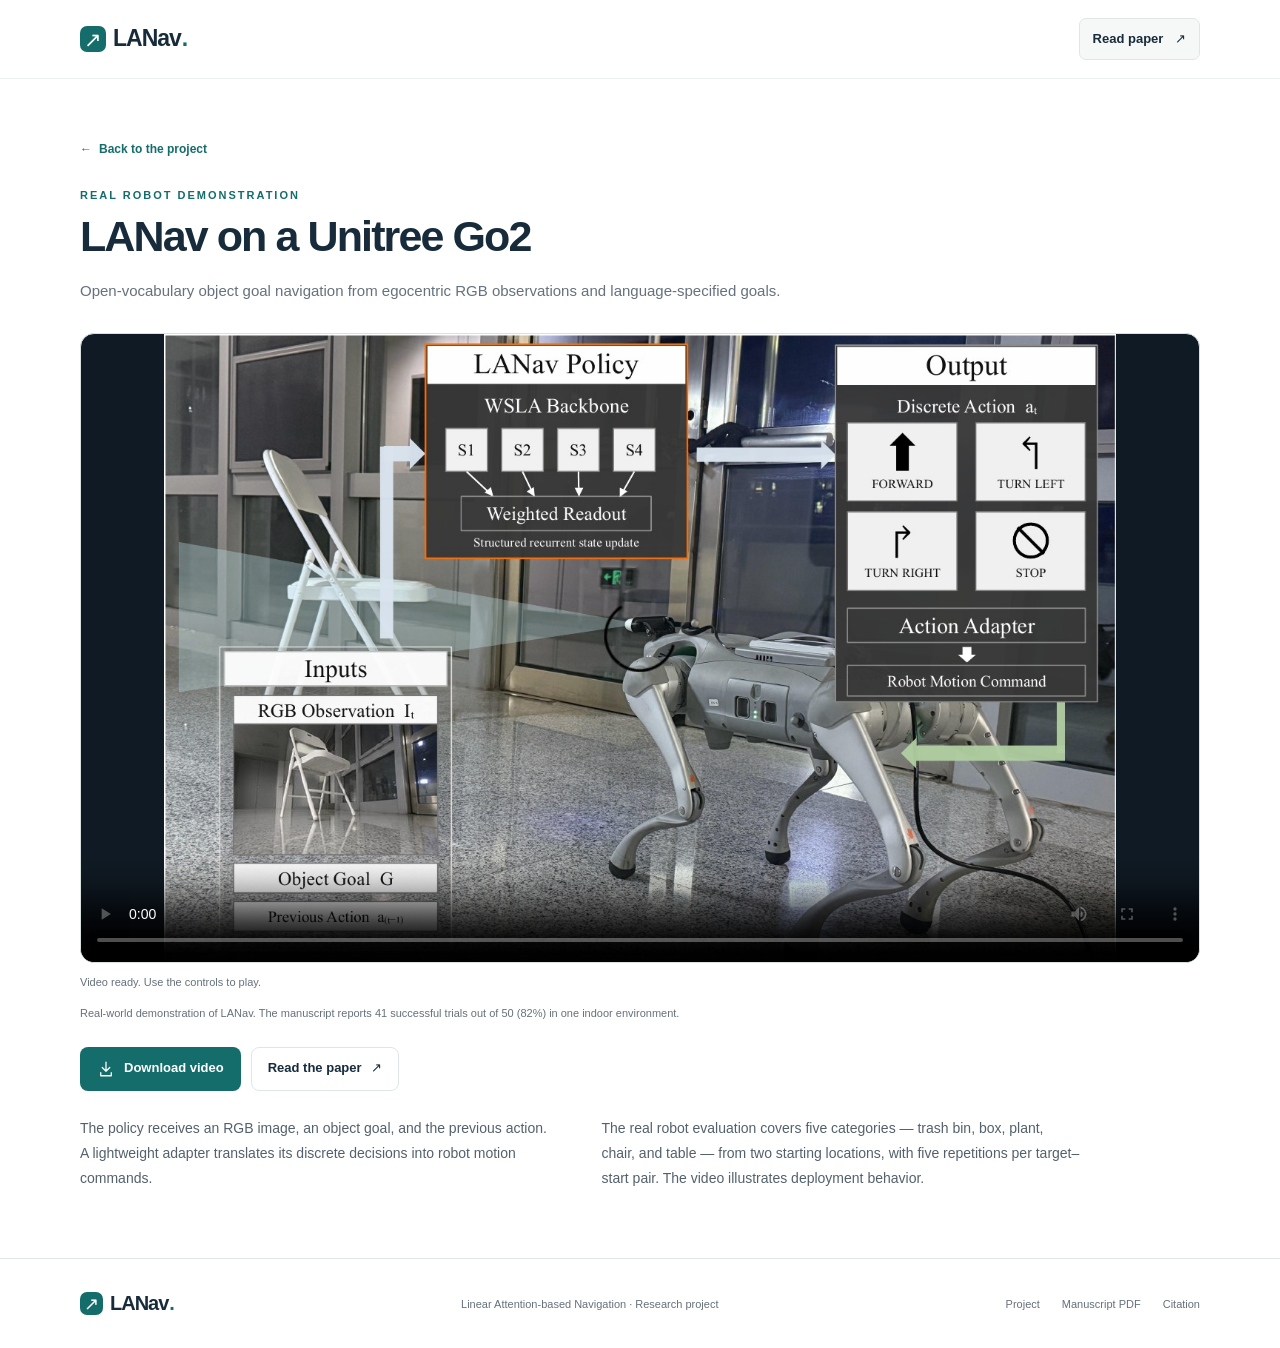
==== video.html @ 6c1ed6c0 "Publish LANav project website and robot demonstration" ====
<!doctype html>
<html lang="en">
<head>
  <meta charset="utf-8">
  <meta name="viewport" content="width=device-width, initial-scale=1">
  <meta name="description" content="LANav real-world robot navigation demonstration on a Unitree Go2. Watch or download the research video.">
  <link rel="canonical" href="https://yifan-lin2004.github.io/LANav/video.html">
  <meta property="og:url" content="https://yifan-lin2004.github.io/LANav/video.html">
  <meta name="theme-color" content="#123b43">
  <title>Robot demonstration | LANav</title>
  <link rel="icon" type="image/svg+xml" href="favicon.svg">
  <link rel="stylesheet" href="styles.css">
  <script src="media.js" defer></script>
  <style>.video-page{padding-top:56px;min-height:calc(100vh - 172px)}.video-page .section-heading{margin-bottom:29px}.video-page .hero-summary{margin:17px 0 0;font-size:15px;max-width:760px}.video-page .resource-links{justify-content:flex-start;margin-top:25px;margin-bottom:0}.video-page .robot-description{max-width:1000px}.back-link{font-size:12px;color:var(--teal);font-weight:650;margin-bottom:27px;display:inline-block}.back-link span{margin-right:7px}@media(max-width:720px){.video-page{padding-top:30px}.video-page .hero-summary{font-size:12px}.video-page .section-heading{margin-bottom:21px}.back-link{font-size:11px;margin-bottom:22px}}</style>
</head>
<body>
  <a class="skip-link" href="#main">Skip to video</a>
  <header class="site-header"><nav class="nav container" aria-label="Main navigation"><a class="wordmark" href="index.html" aria-label="LANav project home"><span class="logo-mark" aria-hidden="true">↗</span>LANav<span class="wordmark-dot">.</span></a><a class="nav-paper" href="https://arxiv.org/abs/2607.18794" target="_blank" rel="noopener">Read paper <span aria-hidden="true">↗</span></a></nav></header>
  <main id="main" class="container section video-page">
    <a class="back-link" href="index.html"><span aria-hidden="true">←</span>Back to the project</a>
    <div class="section-heading"><div><p class="eyebrow">Real robot demonstration</p><h1 style="text-align:left;font-size:clamp(29px,4vw,43px);max-width:none;margin:0">LANav on a Unitree Go2</h1><p class="hero-summary">Open-vocabulary object goal navigation from egocentric RGB observations and language-specified goals.</p></div></div>
    <figure class="video-figure"><div class="video-frame"><video controls playsinline preload="metadata" data-video-manifest="assets/robot-demo.json" poster="assets/video-poster.jpg" aria-label="LANav real-world navigation demonstration">Your browser does not support embedded video. <a href="video.html" data-media-download="assets/robot-demo.json">Download the demonstration.</a></video></div><figcaption>Real-world demonstration of LANav. The manuscript reports 41 successful trials out of 50 (82%) in one indoor environment.</figcaption></figure>
    <div class="resource-links"><a class="button button-teal" href="video.html" data-media-download="assets/robot-demo.json"><svg viewBox="0 0 24 24" aria-hidden="true"><path d="M12 3v12m-5-5 5 5 5-5M5 17v4h14v-4"/></svg>Download video</a><a class="button button-light" href="https://arxiv.org/abs/2607.18794" target="_blank" rel="noopener">Read the paper <span aria-hidden="true">↗</span></a></div>
    <div class="robot-description"><p>The policy receives an RGB image, an object goal, and the previous action. A lightweight adapter translates its discrete decisions into robot motion commands.</p><p>The real robot evaluation covers five categories — trash bin, box, plant, chair, and table — from two starting locations, with five repetitions per target–start pair. The video illustrates deployment behavior.</p></div>
  </main>
  <footer class="site-footer"><div class="container footer-inner"><a class="wordmark" href="index.html"><span class="logo-mark" aria-hidden="true">↗</span>LANav<span class="wordmark-dot">.</span></a><p>Linear Attention-based Navigation · Research project</p><div><a href="index.html">Project</a><a href="https://arxiv.org/pdf/2607.18794" data-media-download="assets/manuscript.json">Manuscript PDF</a><a href="index.html#citation">Citation</a></div></div></footer>
</body>
</html>
---- styles.css ----
:root{--ink:#172b3a;--muted:#65717c;--teal:#146d6b;--teal-light:#eaf5f1;--border:#dfe6e7;--soft:#f6f8f8;--white:#fff;--radius:14px;font-family:ui-sans-serif,-apple-system,BlinkMacSystemFont,"Segoe UI",Arial,sans-serif;color:var(--ink);background:#fff;font-synthesis:none}*{box-sizing:border-box}html{scroll-behavior:smooth;scroll-padding-top:94px}body{margin:0;font-size:16px;line-height:1.65;-webkit-font-smoothing:antialiased}a{color:inherit;text-decoration:none}button{font:inherit}button,a,summary{touch-action:manipulation}a:focus-visible,button:focus-visible,summary:focus-visible,.table-scroll:focus-visible{outline:3px solid #3eaaa0;outline-offset:5px}img{display:block;max-width:100%;height:auto}svg{width:18px;height:18px;fill:none;stroke:currentColor;stroke-width:1.7;stroke-linecap:round;stroke-linejoin:round}.container{width:min(1120px,calc(100% - 64px));margin-inline:auto}.skip-link{position:absolute;left:20px;top:-70px;z-index:20;padding:10px 16px;background:var(--ink);color:white;border-radius:6px}.skip-link:focus{top:10px}.site-header{border-bottom:1px solid #edf0f0;background:rgba(255,255,255,.97)}.nav{min-height:78px;display:flex;align-items:center;justify-content:space-between;gap:24px}.wordmark{display:inline-flex;gap:7px;align-items:center;font-size:23px;font-weight:760;letter-spacing:-1px}.wordmark-dot{color:var(--teal);margin-left:-6px}.logo-mark{display:grid;place-items:center;width:26px;height:26px;border-radius:7px;background:var(--teal);color:#fff;font-size:21px;font-weight:500;line-height:1;letter-spacing:0}.nav-links{display:flex;gap:26px;font-size:13px;font-weight:550;color:var(--muted)}.nav-links a:hover,.text-link:hover,.site-footer a:hover{color:var(--teal)}.nav-paper{font-size:13px;font-weight:650;padding:9px 13px;background:var(--soft);border:1px solid var(--border);border-radius:7px}.nav-paper span{margin-left:8px}.hero{padding-top:72px;text-align:center;padding-bottom:35px}.eyebrow{text-transform:uppercase;letter-spacing:2px;font-size:11px;font-weight:750;color:var(--teal);margin:0 0 17px;line-height:1.5}.hero>.eyebrow{display:flex;align-items:center;justify-content:center;gap:9px}.small-dot{width:6px;height:6px;background:var(--teal);border-radius:50%;display:inline-block}h1,h2,h3,h4,p{margin-top:0}h1{font-size:clamp(31px,3.7vw,46px);line-height:1.16;letter-spacing:-1.9px;font-weight:740;max-width:1020px;margin:0 auto 23px;text-wrap:balance}h2{font-size:clamp(25px,2.5vw,33px);line-height:1.22;letter-spacing:-1.1px;font-weight:710;margin:0;text-wrap:balance}h3{line-height:1.35;letter-spacing:-.4px;font-size:20px;font-weight:650;margin:0 0 13px}h4{line-height:1.4;font-weight:650}.hero-summary{color:var(--muted);font-size:17px;margin:0 auto 28px;max-width:750px;text-wrap:balance}.authors{display:flex;justify-content:center;flex-wrap:wrap;gap:3px 20px;max-width:890px;margin:auto;line-height:1.85;font-size:15px;font-weight:550}.authors span{white-space:nowrap}.authors sup{font-size:9px;color:var(--teal);margin-left:3px;position:relative;top:-.2em}.author-notes{font-size:11px;color:var(--muted);margin:10px 0 7px}.affiliations{font-size:12px;max-width:810px;margin:0 auto;color:var(--muted)}.affiliations summary{cursor:pointer;width:max-content;margin:auto;list-style:none;font-weight:550}.affiliations summary::-webkit-details-marker{display:none}.affiliations summary span{margin-left:4px}.affiliations ol{margin:17px auto 0;padding-left:20px;text-align:left;line-height:1.8;max-width:775px}.affiliations[open] summary span{display:inline-block;transform:rotate(180deg)}.resource-links{display:flex;justify-content:center;flex-wrap:wrap;gap:10px;margin-top:27px}.button{min-height:44px;padding:10px 16px;border:1px solid transparent;border-radius:8px;font-size:13px;font-weight:650;display:inline-flex;align-items:center;justify-content:center;gap:9px;line-height:1.3;cursor:pointer;transition:background .15s,border-color .15s,transform .15s}.button:hover{transform:translateY(-1px)}.button-dark{background:var(--ink);color:white}.button-dark:hover{background:#294354}.button-teal{background:var(--teal);color:#fff}.button-teal:hover{background:#0a5858}.button-light{background:#fff;border-color:var(--border);color:var(--ink)}.button-light:hover{background:var(--soft);border-color:#bfcfce}.code-status{background:#f3f5f5;color:#63717a;cursor:default;font-weight:600}.code-status:hover{transform:none}.code-status span{font-size:10px;font-weight:450;border-left:1px solid #ccd6d6;padding-left:9px}.manuscript-note{margin:17px 0 0;color:#7a858c;font-size:11px}.metrics{display:grid;grid-template-columns:repeat(3,1fr);border-top:1px solid var(--border);border-bottom:1px solid var(--border);padding:26px 0;margin-top:14px}.metric{text-align:center;padding:0 23px}.metric+.metric{border-left:1px solid var(--border)}.metric-value{font-size:38px;line-height:1.25;letter-spacing:-1.7px;font-weight:730;color:var(--teal)}.metric-value>span{font-size:24px;letter-spacing:-.7px;font-weight:550}.metric p{font-size:13px;font-weight:630;margin:8px 0 1px}.metric small{font-size:11px;color:var(--muted)}.section{padding-top:67px;padding-bottom:67px}.section-heading{display:flex;align-items:flex-end;justify-content:space-between;gap:25px;margin-bottom:24px}.section-heading .eyebrow{margin-bottom:9px}.text-link{font-size:12px;font-weight:650;color:var(--teal);white-space:nowrap}.text-link span{margin-left:5px}.section-number{font-size:9px;letter-spacing:1.8px;color:#8b969b;padding-bottom:5px}.video-figure{margin:0}.video-frame{overflow:hidden;border-radius:var(--radius);background:#101a24;aspect-ratio:16/9;border:1px solid #dae2e1}.video-frame video{display:block;width:100%;height:100%;object-fit:contain}.video-figure figcaption{display:flex;justify-content:space-between;gap:20px;padding-top:12px;font-size:11px;color:var(--muted)}.video-figure figcaption a{color:var(--teal);font-weight:650;white-space:nowrap}.robot-description{display:grid;grid-template-columns:1fr 1fr;gap:43px;margin-top:25px}.robot-description p{margin:0;font-size:14px;color:#53616c;line-height:1.8}.robot-description strong{color:var(--ink);font-weight:650}.category-list{display:flex;flex-wrap:wrap;align-items:center;gap:8px;margin-top:21px}.category-list span:not(.category-label){font-size:11px;padding:4px 10px;border-radius:5px;border:1px solid var(--border);background:#fff;color:#53616c}.category-label{font-size:10px;color:var(--muted);text-transform:uppercase;letter-spacing:1.2px;margin-right:5px}.section-tinted{background:var(--soft);border-top:1px solid #edf1f0;border-bottom:1px solid #edf1f0}.abstract-layout{display:grid;grid-template-columns:.86fr 1.5fr;gap:90px}.abstract-layout h2{font-size:31px;line-height:1.3}.abstract-copy p{font-size:15px;line-height:1.85;color:#53616c;margin-bottom:17px}.abstract-copy p:last-child{margin-bottom:0}.abstract-copy strong{font-weight:650;color:var(--ink)}.section-intro{max-width:840px;color:#53616c;font-size:15px;line-height:1.85;margin:0 0 28px}.research-figure{margin:0;border:1px solid var(--border);border-radius:var(--radius);padding:23px 24px 16px;overflow:hidden;background:#fff}.research-figure img{width:100%}.research-figure figcaption,.wsla-panel figcaption{font-size:11px;line-height:1.6;color:var(--muted);margin-top:13px}.figure-label{font-weight:700;color:#435862;margin-right:9px}.method-points{display:grid;grid-template-columns:repeat(3,1fr);gap:40px;margin:37px 0}.point-number{display:inline-flex;align-items:center;justify-content:center;color:var(--teal);font-size:11px;font-weight:750;width:27px;height:27px;border:1px solid #cbded9;border-radius:50%;margin-bottom:13px}.method-points h3{font-size:17px;margin-bottom:9px}.method-points p{font-size:13px;color:var(--muted);line-height:1.8;margin-bottom:0}.wsla-panel{display:grid;grid-template-columns:.9fr 1.4fr;gap:32px;align-items:center;background:var(--soft);padding:30px;border:1px solid var(--border);border-radius:var(--radius)}.wsla-copy .eyebrow{font-size:9px;margin-bottom:10px}.wsla-copy h3{font-size:26px;letter-spacing:-.8px;line-height:1.25;margin-bottom:16px}.wsla-copy p:last-child{font-size:13px;color:var(--muted);line-height:1.8;margin:0}.wsla-panel figure{margin:0;padding:18px;background:#fff;border-radius:8px;border:1px solid #e2e7e7}.wsla-panel img{width:100%}.table-card{background:white;border:1px solid var(--border);border-radius:var(--radius);overflow:hidden}.table-title{display:flex;justify-content:space-between;gap:20px;padding:23px 25px 17px;align-items:center}.table-title h3{font-size:16px;margin:0}.table-title>span{font-size:11px;color:var(--muted)}.table-scroll{overflow-x:auto}table{width:100%;border-collapse:collapse;font-size:11px;white-space:nowrap;text-align:center;line-height:1.6}th,td{padding:12px 10px;border-bottom:1px solid #e9eeee}thead{background:#f7f9f9;color:#63737c;font-size:10px}thead tr:first-child th{padding-top:12px;padding-bottom:8px}thead tr:last-child th{padding-top:0;padding-bottom:10px}thead th{font-weight:650;letter-spacing:.2px}thead th:first-child,tbody th{padding-left:25px;text-align:left}thead th:last-child,tbody td:last-child{padding-right:25px}tbody th{font-weight:600}tbody tr:last-child>*{border-bottom:0}.ours-row{background:#edf7f2;color:#145652}.ours-row td,.ours-row th{font-weight:600}.ours-tag{display:inline-block;margin-left:4px;font-size:8px;color:#267c6e;background:#d9eee4;border-radius:3px;padding:1px 4px;text-transform:uppercase;letter-spacing:.4px}.ours-row td:last-child{font-size:12px}.table-notes{padding:17px 25px;background:#fff;border-top:1px solid #dce9e5}.table-notes p{font-size:10px;line-height:1.8;color:var(--muted);margin:0 0 5px}.table-notes p:last-child{margin:0}.table-notes strong{font-weight:650;color:#53616c}.transfer-panel{display:grid;grid-template-columns:.9fr 1.4fr;gap:50px;align-items:center;margin-top:42px}.transfer-copy .eyebrow{font-size:9px;margin-bottom:9px}.transfer-copy h3{font-size:26px;letter-spacing:-.8px;line-height:1.25;margin-bottom:13px}.transfer-copy p:last-child{font-size:13px;line-height:1.8;color:var(--muted);margin:0}.transfer-charts{display:grid;grid-template-columns:1fr 1fr;gap:24px}.mini-chart{background:#fff;border:1px solid var(--border);padding:17px;border-radius:9px}.mini-chart h4{font-size:13px;margin:0 0 16px}.mini-chart h4>span{display:block;font-size:9px;font-weight:400;color:var(--muted);margin-top:2px}.bar-row{display:grid;grid-template-columns:1fr auto;gap:3px 12px;margin-bottom:12px;font-size:9px;align-items:center}.bar-row>span{color:var(--muted)}.bar-row>strong{font-size:10px;font-weight:650}.bar-track{grid-row:2;grid-column:1/-1;height:6px;border-radius:2px;background:#edf1f0;overflow:hidden}.bar{display:block;height:100%;width:var(--bar);border-radius:2px}.bar.baseline{background:#a8b7c2}.bar.ours{background:#257a71}.chart-note{grid-column:1/-1;font-size:9px;line-height:1.7;color:var(--muted);margin:-13px 0 0}.citation-actions{display:flex;align-items:center;gap:24px}.copy-button{font-size:11px;min-height:38px;padding:9px 12px}.copy-button svg{width:15px;height:15px}.citation-box{border:1px solid var(--border);background:var(--soft);border-radius:var(--radius);padding:25px 27px;overflow-x:auto}.citation-box pre{margin:0;font-family:ui-monospace,"SFMono-Regular",Consolas,"Liberation Mono",monospace;font-size:12px;line-height:1.8;color:#3e5965;tab-size:2}.copy-status{font-size:11px;color:var(--teal);min-height:18px;margin:6px 0 -18px}.site-footer{border-top:1px solid var(--border);padding:28px 0}.footer-inner{display:flex;gap:25px;align-items:center;justify-content:space-between}.footer-inner .wordmark{font-size:20px}.footer-inner .logo-mark{width:23px;height:23px;font-size:18px}.footer-inner p{font-size:11px;color:var(--muted);margin:0}.footer-inner>div{display:flex;gap:22px;font-size:11px;color:var(--muted)}
@media(min-width:1500px){.hero{padding-top:82px}}@media(max-width:1000px){.container{width:calc(100% - 48px)}.hero{padding-top:57px}h1{font-size:40px}.nav-links{gap:17px}.abstract-layout{gap:45px;grid-template-columns:.9fr 1.2fr}.abstract-layout h2{font-size:28px}.metrics{padding:24px 0}.metric{padding:0 14px}.metric small{font-size:10px}.metric-value{font-size:34px}.method-points{gap:27px}.wsla-panel{gap:24px;padding:25px}.transfer-panel{gap:30px;grid-template-columns:.7fr 1.3fr}.transfer-charts{gap:15px}.mini-chart{padding:13px}.chart-note{margin-top:-5px}table{font-size:10px}th,td{padding:11px 8px}}
@media(max-width:720px){.container{width:calc(100% - 36px)}.nav{min-height:66px;gap:12px}.nav-links{gap:15px}.nav-links a{font-size:11px}.nav-links a:first-child,.nav-links a:nth-child(2),.nav-links a:last-child{display:none}.nav-paper{font-size:11px;padding:7px 9px}.wordmark{font-size:21px}.hero{padding-top:42px;padding-bottom:29px}.eyebrow{font-size:9px;letter-spacing:1.5px}.hero>.eyebrow{margin-bottom:17px}h1{font-size:33px;line-height:1.17;letter-spacing:-1.3px;margin-bottom:20px}.hero-summary{font-size:14px;line-height:1.7;margin-bottom:21px}.authors{font-size:12px;gap:3px 12px;line-height:1.8}.authors sup{font-size:7px}.author-notes{font-size:9px;margin-top:10px}.affiliations{font-size:10px}.affiliations ol{line-height:1.8}.resource-links{margin-top:23px;gap:8px}.button{font-size:11px;min-height:39px;padding:9px 12px;gap:7px}.button svg{width:16px;height:16px}.code-status span{font-size:8px;padding-left:7px}.manuscript-note{font-size:9px;margin-top:15px}.metrics{padding:21px 0;margin-top:8px}.metric{padding:0 9px}.metric-value{font-size:29px;letter-spacing:-1.2px}.metric-value>span{font-size:18px}.metric p{font-size:10px;line-height:1.5;margin:6px 0 3px}.metric small{font-size:8px;line-height:1.5;display:block}.section{padding:43px 0}.section-heading{gap:15px;margin-bottom:21px;align-items:flex-start}.section-heading h2{font-size:25px;letter-spacing:-.7px}.section-heading .text-link{font-size:10px;margin-top:28px}.section-number{display:none}.video-frame{border-radius:10px}.video-figure figcaption{font-size:9px;gap:13px;line-height:1.8}.video-figure figcaption a{font-size:9px}.robot-description{grid-template-columns:1fr;gap:12px;margin-top:20px}.robot-description p{font-size:12px;line-height:1.8}.category-list{gap:6px;margin-top:17px}.category-label{font-size:8px}.category-list span:not(.category-label){font-size:9px;padding:3px 7px}.abstract-layout{grid-template-columns:1fr;gap:22px}.abstract-layout h2{font-size:27px;line-height:1.25}.abstract-layout h2 br{display:none}.abstract-copy p{font-size:13px;line-height:1.85;margin-bottom:15px}.section-intro{font-size:13px;line-height:1.85;margin-bottom:22px}.research-figure{padding:14px 12px 12px;border-radius:10px}.research-figure figcaption,.wsla-panel figcaption{font-size:9px;margin-top:9px}.figure-label{margin-right:6px}.method-points{grid-template-columns:1fr;gap:22px;margin:27px 0}.method-points article{display:grid;grid-template-columns:30px 1fr;gap:3px 12px}.point-number{grid-row:1/3;margin-top:1px;margin-bottom:0}.method-points h3{font-size:15px;margin:0 0 4px}.method-points p{font-size:11px;grid-column:2;line-height:1.8}.wsla-panel{grid-template-columns:1fr;gap:18px;padding:22px;border-radius:10px}.wsla-copy h3{font-size:23px;line-height:1.3;margin-bottom:11px}.wsla-copy h3 br{display:none}.wsla-copy p:last-child{font-size:12px}.wsla-panel figure{padding:14px}.table-title{padding:18px 17px 14px;gap:10px}.table-title h3{font-size:13px}.table-title>span{font-size:9px}table{font-size:10px}th,td{padding:11px 10px}thead th:first-child,tbody th{padding-left:17px}thead th:last-child,tbody td:last-child{padding-right:17px}.table-notes{padding:13px 17px}.table-notes p{font-size:9px;line-height:1.8}.transfer-panel{grid-template-columns:1fr;gap:22px;margin-top:32px}.transfer-copy h3{font-size:24px}.transfer-copy p:last-child{font-size:12px}.transfer-charts{gap:13px}.mini-chart{padding:15px}.chart-note{margin-top:-2px;font-size:8px}.citation-section .section-heading{flex-direction:column;gap:16px}.citation-actions{gap:20px}.citation-section .section-heading .text-link{margin-top:0;font-size:11px}.copy-button{font-size:10px;min-height:35px}.citation-box{padding:19px 18px;border-radius:10px}.citation-box pre{font-size:9px;line-height:1.8}.footer-inner{flex-wrap:wrap;gap:15px}.footer-inner p{font-size:9px}.footer-inner>div{font-size:10px;width:100%;gap:20px}.site-footer{padding:24px 0}}
@media(max-width:380px){.nav-links{display:none}h1{font-size:29px}.hero-summary{font-size:13px}.metric{padding:0 7px}.metric-value{font-size:26px}.metric-value>span{font-size:15px}.metric p{font-size:9px}.resource-links{gap:6px}.button{padding:9px 10px}.video-figure figcaption{flex-direction:column;gap:3px}.section-heading .text-link{font-size:9px}.transfer-charts{grid-template-columns:1fr}.chart-note{grid-column:1}.category-label{width:100%;margin-bottom:3px}}
@media(prefers-reduced-motion:reduce){html{scroll-behavior:auto}.button{transition:none}.button:hover{transform:none}}

.wsla-diagram{display:block;width:100%;height:auto;stroke-width:1.4;stroke-linecap:round;stroke-linejoin:round}

.media-status{font-size:11px;color:var(--muted);margin:10px 0 0;line-height:1.7}.media-notice{position:fixed;bottom:18px;left:50%;transform:translateX(-50%);z-index:30;max-width:calc(100% - 36px);width:max-content;padding:12px 18px;background:var(--ink);color:#fff;border-radius:8px;box-shadow:0 5px 24px #172b3a26;font-size:12px;margin:0}.media-notice[hidden]{display:none}.media-notice a{text-decoration:underline;font-weight:650}
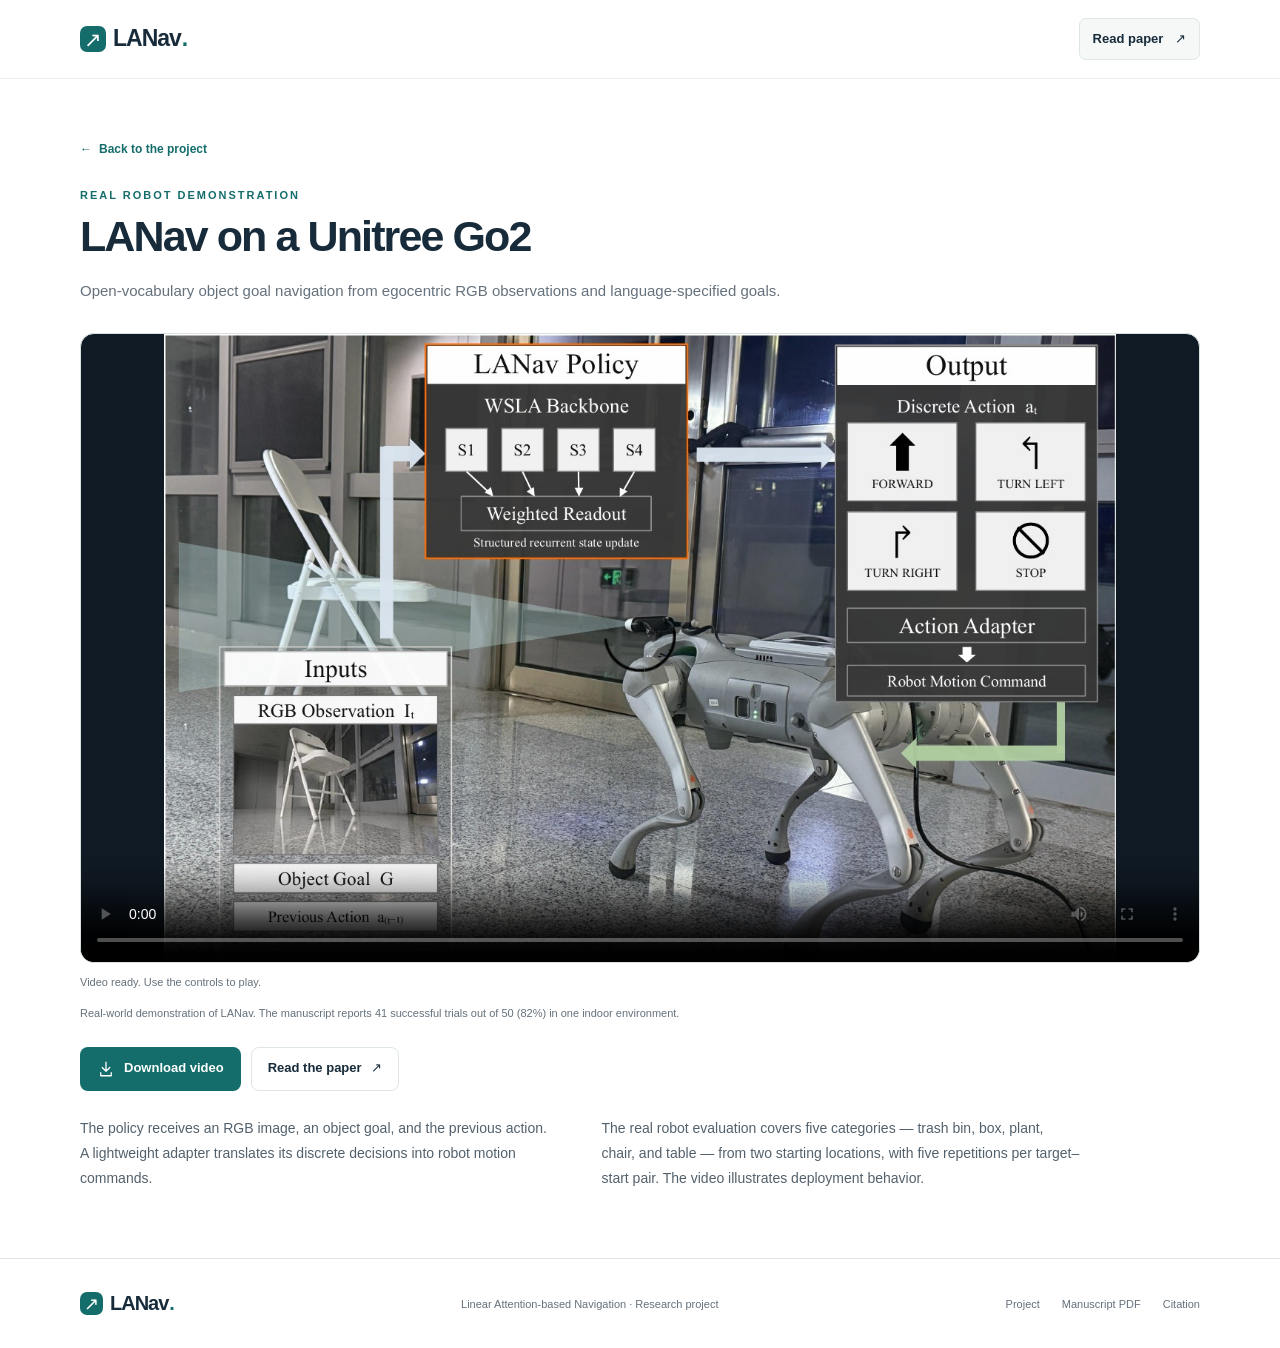
==== commit 5fc23b6c: "Publish LANav research code and organize project website" ====
--- a/video.html
+++ b/video.html
@@ -3,26 +3,10 @@
 <head>
   <meta charset="utf-8">
   <meta name="viewport" content="width=device-width, initial-scale=1">
-  <meta name="description" content="LANav real-world robot navigation demonstration on a Unitree Go2. Watch or download the research video.">
-  <link rel="canonical" href="https://yifan-lin2004.github.io/LANav/video.html">
-  <meta property="og:url" content="https://yifan-lin2004.github.io/LANav/video.html">
-  <meta name="theme-color" content="#123b43">
-  <title>Robot demonstration | LANav</title>
-  <link rel="icon" type="image/svg+xml" href="favicon.svg">
-  <link rel="stylesheet" href="styles.css">
-  <script src="media.js" defer></script>
-  <style>.video-page{padding-top:56px;min-height:calc(100vh - 172px)}.video-page .section-heading{margin-bottom:29px}.video-page .hero-summary{margin:17px 0 0;font-size:15px;max-width:760px}.video-page .resource-links{justify-content:flex-start;margin-top:25px;margin-bottom:0}.video-page .robot-description{max-width:1000px}.back-link{font-size:12px;color:var(--teal);font-weight:650;margin-bottom:27px;display:inline-block}.back-link span{margin-right:7px}@media(max-width:720px){.video-page{padding-top:30px}.video-page .hero-summary{font-size:12px}.video-page .section-heading{margin-bottom:21px}.back-link{font-size:11px;margin-bottom:22px}}</style>
+  <meta http-equiv="refresh" content="0; url=docs/video.html">
+  <link rel="canonical" href="https://yifan-lin2004.github.io/LANav/docs/video.html">
+  <title>LANav robot demonstration</title>
+  <script>location.replace(new URL("docs/video.html" + location.search + location.hash, location.href).href);</script>
 </head>
-<body>
-  <a class="skip-link" href="#main">Skip to video</a>
-  <header class="site-header"><nav class="nav container" aria-label="Main navigation"><a class="wordmark" href="index.html" aria-label="LANav project home"><span class="logo-mark" aria-hidden="true">↗</span>LANav<span class="wordmark-dot">.</span></a><a class="nav-paper" href="https://arxiv.org/abs/2607.18794" target="_blank" rel="noopener">Read paper <span aria-hidden="true">↗</span></a></nav></header>
-  <main id="main" class="container section video-page">
-    <a class="back-link" href="index.html"><span aria-hidden="true">←</span>Back to the project</a>
-    <div class="section-heading"><div><p class="eyebrow">Real robot demonstration</p><h1 style="text-align:left;font-size:clamp(29px,4vw,43px);max-width:none;margin:0">LANav on a Unitree Go2</h1><p class="hero-summary">Open-vocabulary object goal navigation from egocentric RGB observations and language-specified goals.</p></div></div>
-    <figure class="video-figure"><div class="video-frame"><video controls playsinline preload="metadata" data-video-manifest="assets/robot-demo.json" poster="assets/video-poster.jpg" aria-label="LANav real-world navigation demonstration">Your browser does not support embedded video. <a href="video.html" data-media-download="assets/robot-demo.json">Download the demonstration.</a></video></div><figcaption>Real-world demonstration of LANav. The manuscript reports 41 successful trials out of 50 (82%) in one indoor environment.</figcaption></figure>
-    <div class="resource-links"><a class="button button-teal" href="video.html" data-media-download="assets/robot-demo.json"><svg viewBox="0 0 24 24" aria-hidden="true"><path d="M12 3v12m-5-5 5 5 5-5M5 17v4h14v-4"/></svg>Download video</a><a class="button button-light" href="https://arxiv.org/abs/2607.18794" target="_blank" rel="noopener">Read the paper <span aria-hidden="true">↗</span></a></div>
-    <div class="robot-description"><p>The policy receives an RGB image, an object goal, and the previous action. A lightweight adapter translates its discrete decisions into robot motion commands.</p><p>The real robot evaluation covers five categories — trash bin, box, plant, chair, and table — from two starting locations, with five repetitions per target–start pair. The video illustrates deployment behavior.</p></div>
-  </main>
-  <footer class="site-footer"><div class="container footer-inner"><a class="wordmark" href="index.html"><span class="logo-mark" aria-hidden="true">↗</span>LANav<span class="wordmark-dot">.</span></a><p>Linear Attention-based Navigation · Research project</p><div><a href="index.html">Project</a><a href="https://arxiv.org/pdf/2607.18794" data-media-download="assets/manuscript.json">Manuscript PDF</a><a href="index.html#citation">Citation</a></div></div></footer>
-</body>
+<body><p><a href="docs/video.html">Open LANav robot demonstration</a>.</p></body>
 </html>
